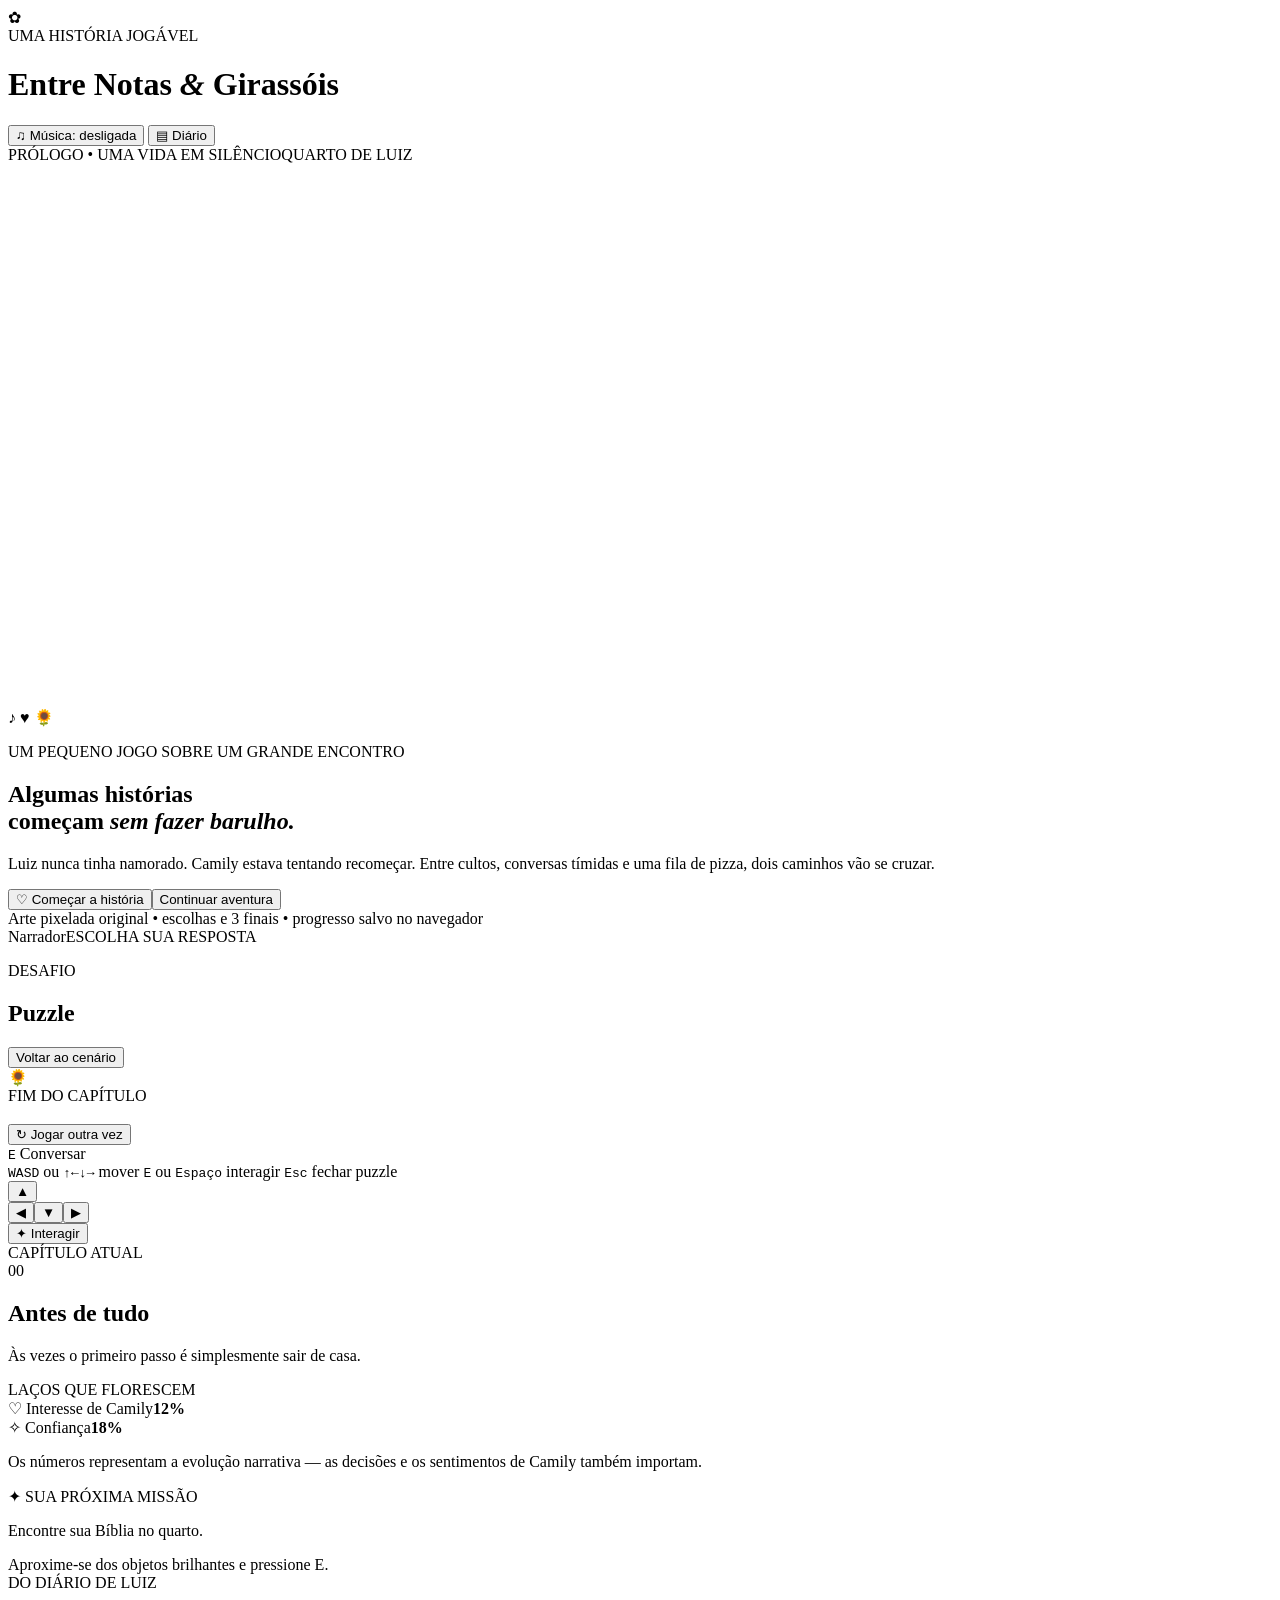
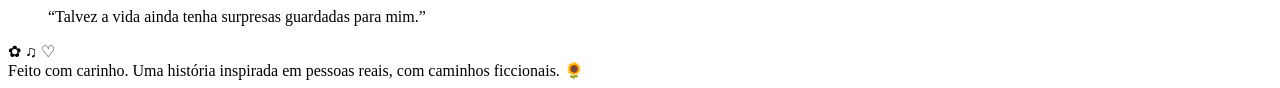
==== entre-notas-e-girassois/index.html @ 718d9928 "feat: adicionar index.html do jogo Entre Notas e Girassóis" ====
<!doctype html>
<html lang="pt-BR">
<head>
  <meta charset="utf-8" />
  <meta name="viewport" content="width=device-width, initial-scale=1" />
  <meta name="theme-color" content="#1f2339" />
  <meta name="description" content="Uma história jogável em pixel art sobre Luiz e Camily: fé, amizade, coragem e um encontro na fila da pizza." />
  <title>Entre Notas e Girassóis 🌻 — Uma história de Luiz & Camily</title>
  <link rel="stylesheet" href="styles.css" />
</head>
<body>
  <main class="shell">
    <header class="masthead">
      <div class="brand"><span class="sunflower" aria-hidden="true">✿</span><div><span class="eyebrow">UMA HISTÓRIA JOGÁVEL</span><h1>Entre Notas <em>&</em> Girassóis</h1></div></div>
      <div class="header-tools">
        <button class="utility" id="soundToggle" type="button" aria-label="Ativar ou desativar música">♫ Música: desligada</button>
        <button class="utility" id="journalToggle" type="button" aria-label="Abrir diário">▤ Diário</button>
      </div>
    </header>

    <section class="play-area" aria-label="Jogo de aventura">
      <div class="main-column">
        <div class="game-topline"><span id="chapterLabel">PRÓLOGO • UMA VIDA EM SILÊNCIO</span><span id="locationLabel">QUARTO DE LUIZ</span></div>
        <div class="game-frame" id="gameFrame">
          <canvas id="game" width="960" height="540" role="img" aria-label="Cenário de aventura em pixel art com Luiz, personagens e locais para explorar"></canvas>
          <div class="overlay intro" id="introScreen">
            <div class="intro-panel">
              <div class="intro-mark">♪ <span>♥</span> 🌻</div>
              <p class="intro-eyebrow">UM PEQUENO JOGO SOBRE UM GRANDE ENCONTRO</p>
              <h2>Algumas histórias<br/>começam <em>sem fazer barulho.</em></h2>
              <p>Luiz nunca tinha namorado. Camily estava tentando recomeçar. Entre cultos, conversas tímidas e uma fila de pizza, dois caminhos vão se cruzar.</p>
              <div class="intro-buttons"><button id="newGame" class="btn primary">♡ Começar a história</button><button id="continueGame" class="btn secondary hidden">Continuar aventura</button></div>
              <span class="smallprint">Arte pixelada original • escolhas e 3 finais • progresso salvo no navegador</span>
            </div>
          </div>
          <div class="dialog-layer hidden" id="dialogLayer" aria-live="polite">
            <div class="dialog-box">
              <div class="dialog-meta"><span id="speakerName">Narrador</span><span id="dialogHint">ESCOLHA SUA RESPOSTA</span></div>
              <p id="dialogText"></p>
              <div class="choice-list" id="dialogChoices"></div>
            </div>
          </div>
          <div class="puzzle-layer hidden" id="puzzleLayer" aria-live="polite">
            <section class="puzzle-card" role="dialog" aria-modal="true" aria-labelledby="puzzleTitle">
              <div class="puzzle-kicker" id="puzzleKicker">DESAFIO</div>
              <h2 id="puzzleTitle">Puzzle</h2>
              <p id="puzzleDescription"></p>
              <div id="puzzleContent"></div>
              <button class="puzzle-close" id="puzzleClose">Voltar ao cenário</button>
            </section>
          </div>
          <div class="overlay ending hidden" id="endingScreen">
            <div class="ending-panel"><div class="end-sunflower">🌻</div><span class="eyebrow" id="endingEyebrow">FIM DO CAPÍTULO</span><h2 id="endingTitle"></h2><p id="endingDescription"></p><div class="ending-summary" id="endingSummary"></div><button id="playAgain" class="btn primary">↻ Jogar outra vez</button></div>
          </div>
          <div class="toast hidden" id="toast" role="status"></div>
          <div class="action-hint hidden" id="actionHint"><kbd>E</kbd> <span id="actionName">Conversar</span></div>
        </div>
        <div class="controls-bar">
          <span><kbd>W</kbd><kbd>A</kbd><kbd>S</kbd><kbd>D</kbd> ou <kbd>↑</kbd><kbd>←</kbd><kbd>↓</kbd><kbd>→</kbd> mover</span>
          <span><kbd>E</kbd> ou <kbd>Espaço</kbd> interagir</span>
          <span><kbd>Esc</kbd> fechar puzzle</span>
        </div>
        <div class="mobile-controls" aria-label="Controles de toque">
          <div class="dpad"><button data-dir="up" aria-label="Cima">▲</button><div><button data-dir="left" aria-label="Esquerda">◀</button><button data-dir="down" aria-label="Baixo">▼</button><button data-dir="right" aria-label="Direita">▶</button></div></div>
          <button class="interact-button" id="touchInteract">✦ Interagir</button>
        </div>
      </div>
      <aside class="sidebar">
        <section class="side-card chapter-card"><span class="side-label">CAPÍTULO ATUAL</span><div class="chapter-num" id="chapterNumber">00</div><h2 id="chapterName">Antes de tudo</h2><p id="chapterDescription">Às vezes o primeiro passo é simplesmente sair de casa.</p><div class="chapter-progress" id="chapterProgress"><i class="active"></i><i></i><i></i><i></i><i></i></div></section>
        <section class="side-card affection-card"><span class="side-label">LAÇOS QUE FLORESCEM</span><div class="meter-head"><span>♡ Interesse de Camily</span><strong id="interestValue">12%</strong></div><div class="meter pink"><div id="interestBar"></div></div><div class="meter-head second"><span>✧ Confiança</span><strong id="trustValue">18%</strong></div><div class="meter gold"><div id="trustBar"></div></div><p class="meter-footnote">Os números representam a evolução narrativa — as decisões e os sentimentos de Camily também importam.</p></section>
        <section class="side-card objective-card"><span class="side-label">✦ SUA PRÓXIMA MISSÃO</span><p id="objective">Encontre sua Bíblia no quarto.</p><span class="tip" id="tip">Aproxime-se dos objetos brilhantes e pressione E.</span></section>
        <section class="side-card quote-card"><span class="side-label">DO DIÁRIO DE LUIZ</span><blockquote id="diaryQuote">“Talvez a vida ainda tenha surpresas guardadas para mim.”</blockquote><span class="hand-drawn">✿ ♫ ♡</span></section>
      </aside>
    </section>
    <footer>Feito com carinho. Uma história inspirada em pessoas reais, com caminhos ficcionais. 🌻</footer>
  </main>

  <dialog id="journalDialog" class="journal-dialog"><div class="journal-inner"><button id="journalClose" class="journal-close" aria-label="Fechar diário">×</button><span class="eyebrow">PÁGINAS DE UMA HISTÓRIA</span><h2>O diário de Luiz</h2><div id="journalEntries"></div><p class="journal-note">As páginas vão surgindo enquanto você vive esta história.</p></div></dialog>
  <script src="game.js" defer></script>
</body>
</html>
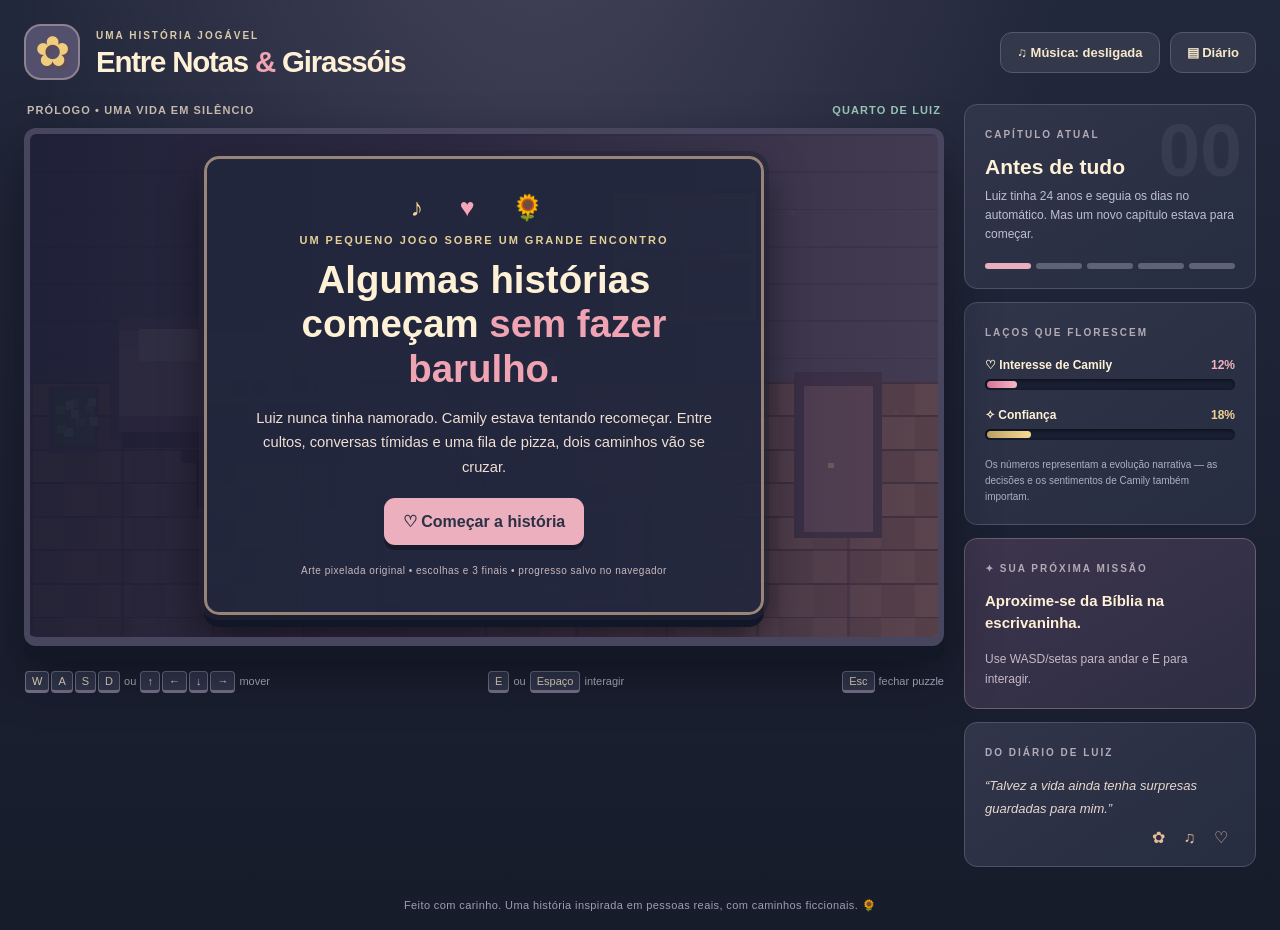
==== commit f9e81c82: "feat: experiência mobile com câmera retrato, toque, PWA e suporte offline" ====
--- a/entre-notas-e-girassois/index.html
+++ b/entre-notas-e-girassois/index.html
@@ -2,10 +2,16 @@
 <html lang="pt-BR">
 <head>
   <meta charset="utf-8" />
-  <meta name="viewport" content="width=device-width, initial-scale=1" />
+  <meta name="viewport" content="width=device-width, initial-scale=1, viewport-fit=cover" />
   <meta name="theme-color" content="#1f2339" />
   <meta name="description" content="Uma história jogável em pixel art sobre Luiz e Camily: fé, amizade, coragem e um encontro na fila da pizza." />
   <title>Entre Notas e Girassóis 🌻 — Uma história de Luiz & Camily</title>
+  <link rel="manifest" href="manifest.webmanifest" />
+  <link rel="icon" href="icon-192.png" sizes="192x192" type="image/png" />
+  <meta name="apple-mobile-web-app-capable" content="yes" />
+  <meta name="apple-mobile-web-app-status-bar-style" content="black-translucent" />
+  <meta name="apple-mobile-web-app-title" content="Notas & Girassóis" />
+  <link rel="apple-touch-icon" href="icon-192.png" />
   <link rel="stylesheet" href="styles.css" />
 </head>
 <body>
@@ -13,6 +19,7 @@
     <header class="masthead">
       <div class="brand"><span class="sunflower" aria-hidden="true">✿</span><div><span class="eyebrow">UMA HISTÓRIA JOGÁVEL</span><h1>Entre Notas <em>&</em> Girassóis</h1></div></div>
       <div class="header-tools">
+        <button class="utility install-button hidden" id="installApp" type="button" aria-label="Instalar jogo no celular">⇩ Instalar</button>
         <button class="utility" id="soundToggle" type="button" aria-label="Ativar ou desativar música">♫ Música: desligada</button>
         <button class="utility" id="journalToggle" type="button" aria-label="Abrir diário">▤ Diário</button>
       </div>
@@ -21,6 +28,11 @@
     <section class="play-area" aria-label="Jogo de aventura">
       <div class="main-column">
         <div class="game-topline"><span id="chapterLabel">PRÓLOGO • UMA VIDA EM SILÊNCIO</span><span id="locationLabel">QUARTO DE LUIZ</span></div>
+        <div class="mobile-status" aria-label="Progresso da história">
+          <div class="mobile-stat"><div class="mobile-stat-title"><span>♡ Interesse de Camily</span><strong id="mobileInterest">12%</strong></div><div class="mobile-meter"><i id="mobileInterestBar"></i></div></div>
+          <div class="mobile-stat"><div class="mobile-stat-title"><span>✧ Confiança</span><strong id="mobileTrust">18%</strong></div><div class="mobile-meter trust"><i id="mobileTrustBar"></i></div></div>
+          <p class="mobile-goal" id="mobileObjective">Encontre sua Bíblia no quarto.</p>
+        </div>
         <div class="game-frame" id="gameFrame">
           <canvas id="game" width="960" height="540" role="img" aria-label="Cenário de aventura em pixel art com Luiz, personagens e locais para explorar"></canvas>
           <div class="overlay intro" id="introScreen">
@@ -61,8 +73,11 @@
           <span><kbd>Esc</kbd> fechar puzzle</span>
         </div>
         <div class="mobile-controls" aria-label="Controles de toque">
-          <div class="dpad"><button data-dir="up" aria-label="Cima">▲</button><div><button data-dir="left" aria-label="Esquerda">◀</button><button data-dir="down" aria-label="Baixo">▼</button><button data-dir="right" aria-label="Direita">▶</button></div></div>
-          <button class="interact-button" id="touchInteract">✦ Interagir</button>
+          <div class="dpad" role="group" aria-label="Mover Luiz">
+            <button type="button" data-dir="up" aria-label="Cima">▲</button>
+            <div><button type="button" data-dir="left" aria-label="Esquerda">◀</button><button type="button" data-dir="down" aria-label="Baixo">▼</button><button type="button" data-dir="right" aria-label="Direita">▶</button></div>
+          </div>
+          <div class="mobile-actions"><button class="interact-button" type="button" id="touchInteract">✦<span>Interagir</span></button><span class="mobile-tap-tip">Toque no cenário para andar</span></div>
         </div>
       </div>
       <aside class="sidebar">
--- a/entre-notas-e-girassois/styles.css
+++ b/entre-notas-e-girassois/styles.css
@@ -0,0 +1,105 @@
+:root{color-scheme:dark;--bg:#191e2b;--panel:#282d40;--panel2:#30364c;--line:#50546c;--cream:#fff1d6;--muted:#bfc2d5;--pink:#f0a3b3;--gold:#e9c77c;--green:#97cdb4;--shadow:#0e111e}
+*{box-sizing:border-box}html{min-height:100%;background:var(--bg)}body{margin:0;font-family:Trebuchet MS,Verdana,Arial,sans-serif;background:radial-gradient(ellipse at 42% -15%,#444259 0,transparent 50%),linear-gradient(#22283b,#171c2b);color:var(--cream);min-height:100vh}button{font:inherit;cursor:pointer}.shell{max-width:1500px;margin:0 auto;padding:24px 24px 18px}.masthead{display:flex;align-items:center;justify-content:space-between;gap:12px;margin-bottom:24px}.brand{display:flex;align-items:center;gap:16px}.sunflower{display:grid;place-items:center;color:#f0cd7c;background:#52506c;border:2px solid #8e8292;border-radius:17px;width:56px;height:56px;font-size:42px;line-height:1;text-shadow:3px 3px #5d4b59}.eyebrow,.intro-eyebrow,.side-label,.puzzle-kicker{font-size:11px;letter-spacing:2px;font-weight:bold;color:#d9cba9}.brand .eyebrow{font-size:10px}.brand h1{margin:2px 0 0;font-size:clamp(22px,2.3vw,33px);letter-spacing:-1.2px;font-weight:800}.brand h1 em,.intro-panel h2 em{font-style:normal;color:var(--pink)}.header-tools{display:flex;gap:10px}.utility{background:#34384b;border:1px solid #56596d;color:#f6e8cb;padding:12px 16px;border-radius:12px;font-size:13px;font-weight:bold;transition:transform .16s,background .16s}.utility:hover{transform:translateY(-2px);background:#444962}.play-area{display:grid;grid-template-columns:minmax(0,1fr) 292px;gap:20px;align-items:start}.main-column{min-width:0}.game-topline{display:flex;justify-content:space-between;align-items:center;gap:10px;padding:0 3px 12px;color:#c9bcb0;font-size:11px;font-weight:900;letter-spacing:1.1px}.game-topline span:last-child{color:#99c7b8}.game-frame{aspect-ratio:16/9;position:relative;overflow:hidden;border:6px solid #47465e;border-bottom-width:9px;border-radius:12px;box-shadow:0 14px 0 #131827,0 26px 50px #0b0d17a6;background:#52455d;isolation:isolate}canvas{width:100%;height:100%;display:block;image-rendering:pixelated;image-rendering:crisp-edges}.overlay,.dialog-layer,.puzzle-layer{position:absolute;inset:0;display:flex;align-items:center;justify-content:center}.hidden{display:none!important}.intro{background:linear-gradient(90deg,#191b31e8 0,#29243eec 46%,#312638a3 100%);padding:4%}.intro-panel{max-width:560px;text-align:center;background:#21273de8;border:3px solid #998479;outline:5px solid #25263791;border-radius:15px;padding:clamp(15px,3vw,34px);box-shadow:0 12px 0 #111628,0 20px 40px #0008}.intro-mark{font-size:25px;color:#f5d396;letter-spacing:15px}.intro-mark span{color:#f5a7b7}.intro-eyebrow{color:#e6cf97;margin:12px 0}.intro-panel h2{font-size:clamp(23px,3vw,42px);line-height:1.16;margin:12px 0}.intro-panel p:not(.intro-eyebrow){color:#f0dfd3;line-height:1.65;font-size:clamp(12px,1.15vw,16px)}.intro-buttons{display:flex;justify-content:center;gap:10px;margin:19px 0 15px;flex-wrap:wrap}.btn{border:0;border-radius:11px;padding:14px 19px;font-weight:900;color:#2c3145;box-shadow:0 5px 0 #181b2b;transition:transform .15s}.btn:hover{transform:translateY(-3px)}.btn.primary{background:#ebafbd}.btn.secondary{background:#f3dca7}.smallprint{font-size:10px;color:#c8b7bd;letter-spacing:.5px}.dialog-layer{align-items:end;justify-content:stretch;padding:15px;background:linear-gradient(transparent 15%,#080c19ae 100%)}.dialog-box{background:#292a43f5;border:3px solid #e0bba2;border-radius:13px;padding:16px 19px 18px;width:100%;box-shadow:0 0 0 4px #312f43,0 13px 30px #0009;max-height:90%;overflow:auto}.dialog-meta{display:flex;justify-content:space-between;align-items:center;gap:10px}.dialog-meta #speakerName{font-size:14px;font-weight:900;color:#f2c6a3}.dialog-meta #dialogHint{font-size:10px;letter-spacing:1.3px;color:#e2d3bf}.dialog-box p{margin:10px 0 14px;font-size:clamp(13px,1.28vw,17px);line-height:1.5;color:#f9eddb}.choice-list{display:flex;flex-direction:column;gap:6px}.choice-button{background:#3f415a;border:1px solid #79758e;color:#fff0e4;border-radius:8px;padding:10px 12px;text-align:left;font-size:clamp(12px,1.05vw,15px);transition:background .2s}.choice-button:hover,.choice-button:focus-visible{background:#63536b;outline:2px solid #dfbac0;outline-offset:1px}.choice-button b{color:#eed5a5;margin-right:9px}.puzzle-layer{background:#111828db;padding:14px;z-index:4}.puzzle-card{width:min(540px,100%);background:linear-gradient(#3c3c57,#292a41);border:3px solid #e2b58e;border-radius:14px;box-shadow:0 0 0 5px #161c30,0 23px 35px #0008;padding:24px 26px;text-align:center;max-height:96%;overflow:auto}.puzzle-card h2{font-size:clamp(21px,2.5vw,30px);margin:10px 0;color:#fbe8c7}.puzzle-card p{font-size:14px;line-height:1.6;color:#e9d9d5}.puzzle-close{display:block;margin:16px auto 0;border:0;background:none;color:#f3c2bf;text-decoration:underline;font-size:12px}.music-sequence{display:flex;gap:8px;justify-content:center;margin:18px 0 20px;flex-wrap:wrap}.note-chip{width:44px;height:44px;display:grid;place-items:center;background:#62647d;border:2px solid #b5aac0;color:#fff4d9;border-radius:8px;font-size:20px;font-weight:bold}.note-chip.done{background:#4d796e;border-color:#aad0a8}.music-keys{display:flex;gap:10px;justify-content:center;flex-wrap:wrap}.music-keys button{width:66px;height:65px;border-radius:9px;background:#f4e4cd;color:#3b364d;border:0;border-bottom:7px solid #b7a399;font-weight:900;font-size:20px}.music-keys button:active{transform:translateY(5px);border-bottom-width:2px}.puzzle-status{min-height:24px;font-weight:bold;color:#f9daab}.pizza-choices{display:grid;grid-template-columns:1fr 1fr;gap:10px;margin-top:18px}.pizza-choices button{padding:14px 8px;border:2px solid #af9f9d;background:#51516b;color:#fff0d7;border-radius:9px;font-weight:800}.pizza-choices button:hover{background:#71607a}.pizza-step{color:#f6d498;font-weight:bold;font-size:12px;letter-spacing:1px}.pizza-done{font-size:13px;color:#b2dfc3}.ending{z-index:5;text-align:center;background:#171a2ded;padding:15px}.ending-panel{max-width:590px;background:#303047;border:3px solid #efc592;border-radius:16px;padding:30px;box-shadow:0 13px 0 #18192b;max-height:96%;overflow:auto}.end-sunflower{font-size:42px}.ending-panel h2{font-size:clamp(23px,3vw,37px);margin:12px 0;color:#f4b5be}.ending-panel p{color:#f5e1cd;line-height:1.75}.ending-summary{margin:20px 0;background:#3e425d;border-radius:10px;padding:14px;font-size:14px;color:#f4e4cb}.toast{position:absolute;top:14px;left:50%;transform:translateX(-50%);z-index:9;padding:10px 16px;border-radius:10px;background:#333c4c;border:2px solid #f7cb9a;color:#fff0d8;text-align:center;font-size:12px;font-weight:bold;box-shadow:0 7px 20px #0008;max-width:92%}.action-hint{position:absolute;z-index:2;bottom:14px;left:50%;transform:translateX(-50%);padding:10px 15px;border-radius:9px;background:#263348ec;border:2px solid #c9b5a0;color:#f6e4d7;font-size:13px;font-weight:bold;pointer-events:none;white-space:nowrap}.action-hint kbd{border-color:#dec698}.controls-bar{display:flex;flex-wrap:wrap;justify-content:space-between;gap:12px;margin-top:25px;color:#b9b8ca;font-size:11px}.controls-bar span{white-space:nowrap}kbd{display:inline-block;padding:3px 6px;margin:0 1px;border:1px solid #74758a;border-bottom:3px solid #7a748a;background:#32384e;border-radius:4px;color:#f5e8ca;font-size:11px;font-family:inherit}.sidebar{display:flex;flex-direction:column;gap:13px}.side-card{background:linear-gradient(145deg,#30354a,#272d41);border:1px solid #4e5268;border-radius:13px;padding:19px 20px}.side-label{font-size:10px;color:#b3abb5}.chapter-card{position:relative;overflow:hidden}.chapter-num{position:absolute;right:13px;top:8px;font-size:75px;line-height:1;font-weight:900;color:#74768b2c;pointer-events:none}.chapter-card h2{font-size:21px;margin:13px 0 8px;position:relative}.chapter-card p,.meter-footnote{font-size:12px;line-height:1.6;color:#bfc0cf;margin:0}.chapter-progress{display:flex;gap:5px;margin-top:18px}.chapter-progress i{display:block;flex:1;height:6px;border-radius:4px;background:#606377}.chapter-progress i.active{background:#e9afbd}.meter-head{display:flex;justify-content:space-between;align-items:center;gap:10px;font-size:12px;font-weight:bold;margin:18px 0 7px}.meter-head strong{color:#f4b2c1}.meter-head.second strong{color:#f1d193}.meter{height:11px;background:#1a2033;border-radius:6px;padding:2px;box-shadow:inset 1px 1px 4px #080a14}.meter div{height:100%;border-radius:5px;width:0;transition:width .8s cubic-bezier(.24,1,.31,1)}.meter.pink div{background:linear-gradient(90deg,#d8779a,#f7b7bf)}.meter.gold div{background:linear-gradient(90deg,#bda264,#f8d993)}.meter-footnote{font-size:10px;margin-top:17px;color:#aeb0c3}.objective-card{border-color:#6e606a;background:linear-gradient(150deg,#3d354d,#2d2d43)}.objective-card p{line-height:1.5;font-weight:900;font-size:15px;margin:14px 0}.tip{font-size:12px;line-height:1.6;color:#c5b9c4}.quote-card blockquote{padding:0;margin:15px 0 0;color:#e8d6cd;font-size:13px;line-height:1.75;font-style:italic}.hand-drawn{display:block;text-align:right;color:#e9bc9a;letter-spacing:7px;margin-top:8px}footer{font-size:11px;color:#9d9eb5;margin-top:32px;text-align:center;letter-spacing:.4px}.journal-dialog{border:3px solid #d9b18f;background:#292c42;border-radius:14px;color:var(--cream);padding:0;max-width:560px;width:calc(100vw - 36px);box-shadow:0 20px 70px #0008}.journal-dialog::backdrop{background:#111425c9}.journal-inner{padding:25px 29px;position:relative}.journal-inner h2{font-size:26px}.journal-close{position:absolute;right:17px;top:12px;background:none;color:#f1d9bf;border:0;font-size:29px}.journal-entry{padding:13px 0;border-bottom:1px solid #50546d}.journal-entry strong{color:#f0b4bf;font-size:14px}.journal-entry p{line-height:1.6;color:#f3e2ce;font-size:13px;margin:6px 0}.journal-note{color:#aeaabf;font-size:12px}.mobile-controls{display:none}
+@media(max-width:1050px){.play-area{grid-template-columns:minmax(0,1fr) 255px;gap:12px}.side-card{padding:15px}.intro-panel{max-width:490px;padding:16px}.intro-panel p:not(.intro-eyebrow){line-height:1.4}.game-frame{border-width:4px}.shell{padding:18px 15px}}
+@media(max-width:790px){.play-area{grid-template-columns:1fr}.sidebar{display:grid;grid-template-columns:1fr 1fr;gap:10px}.quote-card{display:none}.masthead{align-items:flex-start}.brand h1{font-size:22px}.sunflower{width:42px;height:42px;font-size:32px}.header-tools{flex-direction:column}.utility{padding:9px;font-size:11px}.controls-bar{margin-top:15px}.mobile-controls{display:flex;align-items:center;justify-content:space-between;gap:25px;padding:13px 6px 0}.dpad{text-align:center;display:flex;flex-direction:column;gap:5px;align-items:center}.dpad div{display:flex;gap:5px}.dpad button,.interact-button{touch-action:none;border:2px solid #988795;border-bottom:4px solid #777084;border-radius:9px;background:#424960;color:#ffecd3;min-width:49px;min-height:40px;font-weight:bold}.interact-button{padding:10px 28px;border-color:#e2b3a8;background:#664b64}.intro{padding:7px}.intro-panel{max-width:92%;padding:12px}.intro-panel h2{font-size:clamp(18px,4.8vw,30px)}.intro-panel p:not(.intro-eyebrow){font-size:clamp(10px,2.1vw,13px)}.intro-mark{font-size:15px}.intro-eyebrow{font-size:8px}.smallprint{font-size:8px}.btn{padding:9px 12px;font-size:12px}.dialog-box{padding:10px}.dialog-box p{margin:6px 0;font-size:12px}.choice-button{padding:7px;font-size:11px}.puzzle-card{padding:12px}.puzzle-card p{font-size:12px}.controls-bar{font-size:10px}.controls-bar span:last-child{display:none}}
+@media(max-width:420px){.shell{padding:12px 8px}.brand{gap:7px}.brand h1{font-size:18px}.brand .eyebrow{font-size:8px}.utility{font-size:10px;padding:7px}.header-tools{gap:4px}.game-topline{font-size:8px}.sidebar{grid-template-columns:1fr}.side-card{padding:13px}.intro-panel h2{font-size:19px}.intro-panel p:not(.intro-eyebrow){font-size:10px;line-height:1.26}.intro-buttons{margin:9px}.smallprint{display:none}.dialog-meta #speakerName{font-size:11px}.dialog-meta #dialogHint{font-size:8px}}
+
+
+/* Mobile-first additions: câmera retrato 3:4, HUD compacto e controles de polegar. */
+.mobile-status {display:none}
+.mobile-actions {display:flex;flex-direction:column;align-items:center;gap:8px}
+.mobile-tap-tip {font-size:11px;color:#d9c2c6;text-align:center;max-width:150px}
+.interact-button span {display:block;font-size:13px}
+canvas {touch-action:none}
+button { -webkit-tap-highlight-color:transparent }
+@media(hover:none) and (pointer:coarse){
+  .mobile-controls {display:flex;align-items:center;justify-content:space-between;gap:14px;padding:15px 10px 4px}
+  .dpad button {width:64px;height:60px;min-width:64px;min-height:60px;touch-action:none;user-select:none;-webkit-user-select:none;font-size:20px;border-radius:14px}
+  .dpad {gap:2px}
+  .dpad div {gap:4px}
+  .interact-button {min-width:104px;min-height:96px;border-radius:50%;font-size:29px;box-shadow:0 7px 0 #45394d;touch-action:manipulation}
+  .dpad button:active,.interact-button:active{filter:brightness(1.2);transform:translateY(2px)}
+}
+@media(max-width:700px) and (orientation:portrait){
+  html,body{max-width:100%;overflow-x:hidden}
+  body {background:linear-gradient(#29263d,#171b2b)}
+  .shell {padding:calc(8px + env(safe-area-inset-top)) 10px calc(16px + env(safe-area-inset-bottom));max-width:540px;margin-inline:auto}
+  .masthead{margin-bottom:13px;align-items:center;gap:8px}
+  .brand h1{font-size:clamp(17px,4.6vw,24px);line-height:1.1;letter-spacing:-.6px}
+  .brand .eyebrow{font-size:8px;letter-spacing:1px}
+  .sunflower{flex:0 0 36px;width:36px;height:36px;font-size:26px;border-radius:11px}
+  .header-tools {flex-direction:row;flex-wrap:wrap;justify-content:flex-end;gap:5px}
+  .utility{padding:9px;font-size:11px;white-space:nowrap}
+  .play-area{display:block}
+  .game-topline{padding:0 1px 7px;font-size:9px;gap:5px}
+  .game-topline span:last-child{max-width:42%;text-align:right}
+  .game-frame{aspect-ratio:3/4;border:3px solid #61576e;border-bottom-width:5px;border-radius:13px;box-shadow:0 9px 0 #151626,0 16px 36px #080a1388}
+  .mobile-status {display:grid;grid-template-columns:1fr 1fr;gap:7px 10px;margin:0 0 11px;padding:9px 10px 7px;background:#2d3148;border:1px solid #595369;border-radius:12px}
+  .mobile-stat-title{display:flex;justify-content:space-between;gap:3px;align-items:center;color:#f0dfe0;font-size:10px;font-weight:bold}
+  .mobile-stat-title strong{color:#eeb3c1}
+  .mobile-meter{height:7px;background:#151c2c;border-radius:7px;margin-top:6px;overflow:hidden}
+  .mobile-meter i{display:block;height:100%;width:0;background:#efaabb;border-radius:7px;transition:width .4s}
+  .mobile-meter.trust i{background:#efd496}
+  .mobile-goal{grid-column:1/-1;font-size:12px;line-height:1.35;margin:2px 0 0;color:#f6dbb2}
+  .sidebar{display:none}
+  .controls-bar{display:none}
+  .mobile-controls{display:flex;align-items:center;justify-content:space-between;gap:10px;padding:15px 8px 0}
+  .dpad button{height:58px;width:60px;min-width:60px;min-height:58px;font-size:19px;border-radius:13px;touch-action:none;user-select:none;-webkit-user-select:none}
+  .dpad div{gap:4px}
+  .mobile-actions{margin-left:auto}
+  .interact-button{width:106px;height:96px;min-height:96px;padding:8px;box-shadow:0 5px 0 #422f48;font-size:24px;border-radius:22px}
+  .interact-button span{font-size:12px}
+  .mobile-tap-tip{font-size:10px}
+  .intro{padding:7px;overflow:auto;align-items:center}
+  .intro-panel{max-width:100%;padding:clamp(10px,4vw,22px);max-height:100%;overflow:auto}
+  .intro-panel h2{font-size:clamp(23px,5.8vw,31px);line-height:1.12;margin:9px 0}
+  .intro-panel p:not(.intro-eyebrow){font-size:clamp(12px,3.3vw,15px);line-height:1.46}
+  .intro-eyebrow{font-size:10px;letter-spacing:1.1px}
+  .intro-mark{font-size:21px;letter-spacing:6px}
+  .intro-buttons{margin:12px 0;gap:7px}
+  .btn {font-size:14px;padding:12px 16px;min-height:46px}
+  .smallprint{display:block;font-size:9px;line-height:1.35}
+  .dialog-layer{padding:8px;align-items:flex-end}
+  .dialog-box{padding:12px 13px 14px;max-height:89%;border-radius:12px}
+  .dialog-meta #speakerName{font-size:15px}
+  .dialog-meta #dialogHint{font-size:9px;letter-spacing:.5px}
+  .dialog-box p{font-size:14px;line-height:1.45;margin:9px 0 13px}
+  .choice-list{gap:8px}
+  .choice-button{font-size:13px;line-height:1.35;min-height:46px;padding:10px 12px}
+  .puzzle-layer{padding:8px}
+  .puzzle-card{padding:13px;max-height:98%;width:100%}
+  .puzzle-card h2{font-size:23px}
+  .puzzle-card p{font-size:13px;line-height:1.5}
+  .music-keys button{min-width:61px;min-height:60px}
+  .pizza-choices button{min-height:55px;font-size:13px}
+  .ending-panel{padding:19px;max-height:96%}
+  .ending-panel h2{font-size:24px}
+  .ending-panel p{font-size:13px;line-height:1.5}
+  .action-hint{bottom:10px;max-width:90%;white-space:normal;text-align:center;font-size:11px;padding:6px 11px}
+  .action-hint kbd{display:none}
+  footer{font-size:10px;margin-top:21px}
+}
+@media(max-width:360px) and (orientation:portrait){
+  .shell{padding-inline:7px}
+  .brand h1{font-size:17px}
+  .brand .eyebrow{font-size:7px}
+  .dpad button{min-width:50px;width:50px;min-height:52px;height:52px}
+  .interact-button{width:91px;min-width:91px;height:88px;min-height:88px}
+  .mobile-goal{font-size:11px}
+  .mobile-stat-title{font-size:9px}
+}
+@media(max-width:700px) and (orientation:landscape){
+  .shell{padding:8px max(10px,env(safe-area-inset-right)) 12px max(10px,env(safe-area-inset-left))}
+  .masthead{margin-bottom:8px}
+  .header-tools{flex-direction:row}
+  .play-area{grid-template-columns:1fr}
+  .sidebar{display:none}
+  .game-frame{max-height:min(70vh,490px);width:min(100%,calc(min(70vh,490px) * 16 / 9));margin-inline:auto}
+  .controls-bar{display:none}
+  .mobile-controls{display:flex;max-width:650px;margin:auto;gap:10px;padding:5px}
+  .dpad{flex-direction:row}
+  .dpad button{width:48px;height:45px;min-height:45px;min-width:48px}
+  .interact-button{width:98px;min-height:55px;height:55px;padding:5px;border-radius:13px}
+  .mobile-tap-tip{display:none}
+}
+@media(prefers-reduced-motion:reduce){*,*:before,*:after{scroll-behavior:auto!important;transition:none!important}}
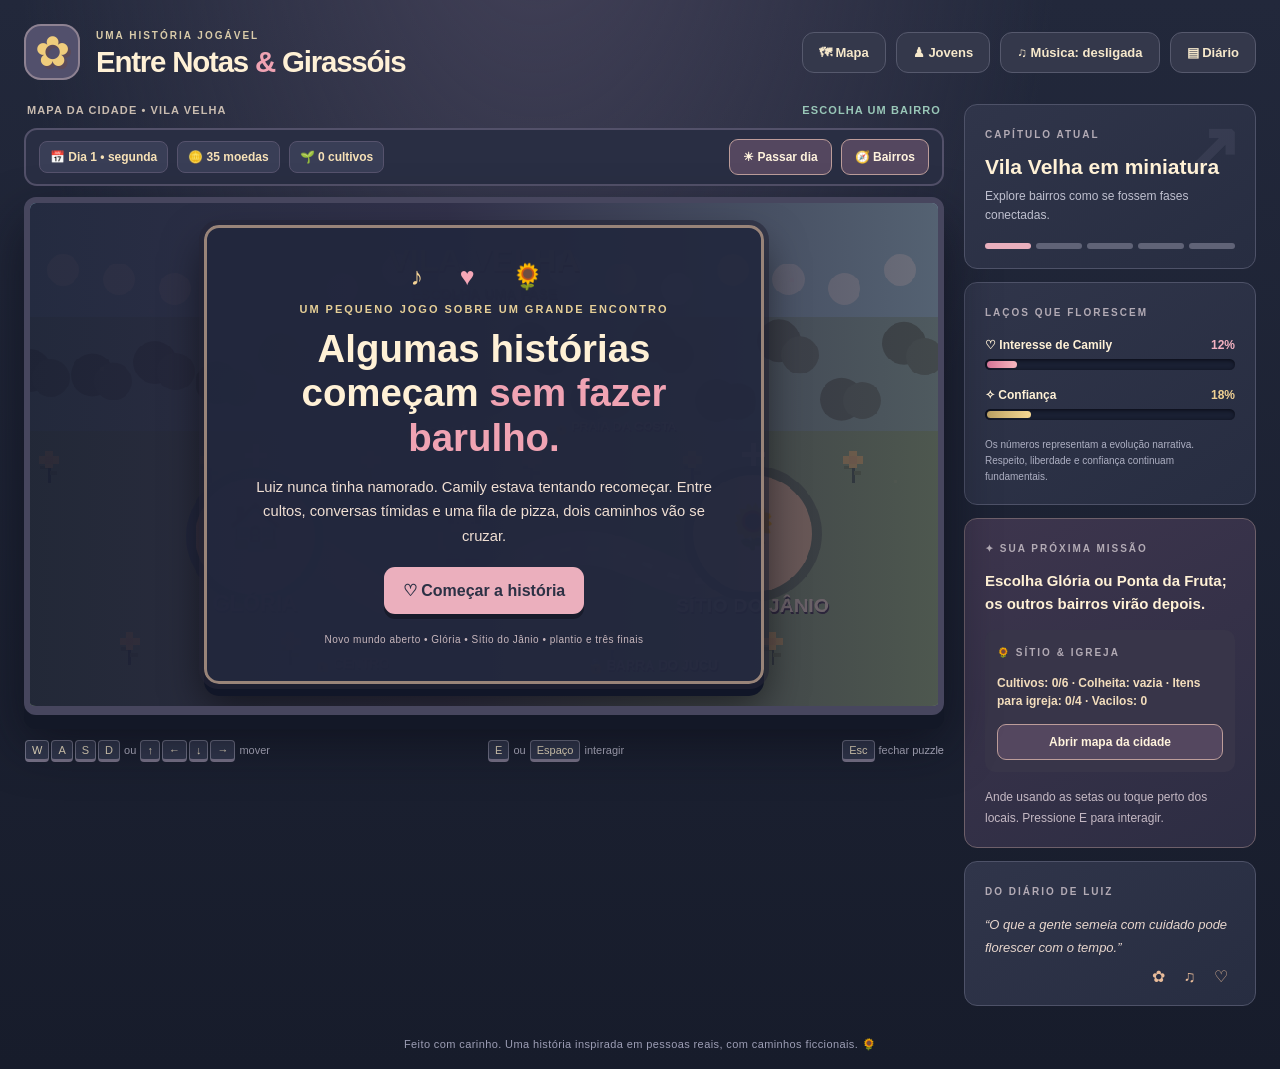
==== commit acd65b3e: "feat: expansão Vila Velha — Glória, mapa de bairros, jovens, plantio, oração e loja" ====
--- a/entre-notas-e-girassois/index.html
+++ b/entre-notas-e-girassois/index.html
@@ -19,6 +19,8 @@
     <header class="masthead">
       <div class="brand"><span class="sunflower" aria-hidden="true">✿</span><div><span class="eyebrow">UMA HISTÓRIA JOGÁVEL</span><h1>Entre Notas <em>&</em> Girassóis</h1></div></div>
       <div class="header-tools">
+        <button class="utility" id="mapToggle" type="button">🗺 Mapa</button>
+        <button class="utility" id="charactersToggle" type="button">♟ Jovens</button>
         <button class="utility install-button hidden" id="installApp" type="button" aria-label="Instalar jogo no celular">⇩ Instalar</button>
         <button class="utility" id="soundToggle" type="button" aria-label="Ativar ou desativar música">♫ Música: desligada</button>
         <button class="utility" id="journalToggle" type="button" aria-label="Abrir diário">▤ Diário</button>
@@ -33,6 +35,10 @@
           <div class="mobile-stat"><div class="mobile-stat-title"><span>✧ Confiança</span><strong id="mobileTrust">18%</strong></div><div class="mobile-meter trust"><i id="mobileTrustBar"></i></div></div>
           <p class="mobile-goal" id="mobileObjective">Encontre sua Bíblia no quarto.</p>
         </div>
+        <div class="world-toolbar" aria-label="Sistema de dias e economia">
+          <div class="world-resources"><span id="dayBadge">📅 Dia 1 • Segunda</span><span id="coinsBadge">🪙 30 moedas</span><span id="harvestBadge">🌱 0 cultivos</span></div>
+          <div class="world-buttons"><button type="button" id="nextDay">☀ Passar dia</button><button type="button" id="worldNav">🧭 Bairros</button></div>
+        </div>
         <div class="game-frame" id="gameFrame">
           <canvas id="game" width="960" height="540" role="img" aria-label="Cenário de aventura em pixel art com Luiz, personagens e locais para explorar"></canvas>
           <div class="overlay intro" id="introScreen">
@@ -42,8 +48,14 @@
               <h2>Algumas histórias<br/>começam <em>sem fazer barulho.</em></h2>
               <p>Luiz nunca tinha namorado. Camily estava tentando recomeçar. Entre cultos, conversas tímidas e uma fila de pizza, dois caminhos vão se cruzar.</p>
               <div class="intro-buttons"><button id="newGame" class="btn primary">♡ Começar a história</button><button id="continueGame" class="btn secondary hidden">Continuar aventura</button></div>
-              <span class="smallprint">Arte pixelada original • escolhas e 3 finais • progresso salvo no navegador</span>
+              <span class="smallprint">Novo mundo aberto • Glória • Sítio do Jânio • plantio e três finais</span>
             </div>
+          </div>
+          <div class="character-layer hidden" id="characterLayer" role="dialog" aria-modal="true" aria-label="Escolha de personagem">
+            <div class="character-panel"><p class="intro-eyebrow">ESCOLHA SEU PERSONAGEM</p><h2>Quem vive essa aventura?</h2>
+            <p class="char-note">Todos os jovens já estão no elenco. Por enquanto, somente Luiz está disponível para jogar.</p>
+            <div id="characterCards" class="character-grid"></div>
+            <button id="characterBack" class="btn secondary" type="button">Voltar</button></div>
           </div>
           <div class="dialog-layer hidden" id="dialogLayer" aria-live="polite">
             <div class="dialog-box">
@@ -62,7 +74,7 @@
             </section>
           </div>
           <div class="overlay ending hidden" id="endingScreen">
-            <div class="ending-panel"><div class="end-sunflower">🌻</div><span class="eyebrow" id="endingEyebrow">FIM DO CAPÍTULO</span><h2 id="endingTitle"></h2><p id="endingDescription"></p><div class="ending-summary" id="endingSummary"></div><button id="playAgain" class="btn primary">↻ Jogar outra vez</button></div>
+            <div class="ending-panel"><div class="end-sunflower">🌻</div><span class="eyebrow" id="endingEyebrow">FIM DO CAPÍTULO</span><h2 id="endingTitle"></h2><p id="endingDescription"></p><div class="ending-summary" id="endingSummary"></div><button id="exploreAfterEnding" class="btn secondary">🗺 Continuar explorando</button><button id="playAgain" class="btn primary">↻ Jogar outra vez</button></div>
           </div>
           <div class="toast hidden" id="toast" role="status"></div>
           <div class="action-hint hidden" id="actionHint"><kbd>E</kbd> <span id="actionName">Conversar</span></div>
@@ -82,8 +94,8 @@
       </div>
       <aside class="sidebar">
         <section class="side-card chapter-card"><span class="side-label">CAPÍTULO ATUAL</span><div class="chapter-num" id="chapterNumber">00</div><h2 id="chapterName">Antes de tudo</h2><p id="chapterDescription">Às vezes o primeiro passo é simplesmente sair de casa.</p><div class="chapter-progress" id="chapterProgress"><i class="active"></i><i></i><i></i><i></i><i></i></div></section>
-        <section class="side-card affection-card"><span class="side-label">LAÇOS QUE FLORESCEM</span><div class="meter-head"><span>♡ Interesse de Camily</span><strong id="interestValue">12%</strong></div><div class="meter pink"><div id="interestBar"></div></div><div class="meter-head second"><span>✧ Confiança</span><strong id="trustValue">18%</strong></div><div class="meter gold"><div id="trustBar"></div></div><p class="meter-footnote">Os números representam a evolução narrativa — as decisões e os sentimentos de Camily também importam.</p></section>
-        <section class="side-card objective-card"><span class="side-label">✦ SUA PRÓXIMA MISSÃO</span><p id="objective">Encontre sua Bíblia no quarto.</p><span class="tip" id="tip">Aproxime-se dos objetos brilhantes e pressione E.</span></section>
+        <section class="side-card affection-card"><span class="side-label">LAÇOS QUE FLORESCEM</span><div class="meter-head"><span>♡ Interesse de Camily</span><strong id="interestValue">12%</strong></div><div class="meter pink"><div id="interestBar"></div></div><div class="meter-head second"><span>✧ Confiança</span><strong id="trustValue">18%</strong></div><div class="meter gold"><div id="trustBar"></div></div><p class="meter-footnote">Os números representam a evolução narrativa. Respeito, liberdade e confiança continuam fundamentais.</p></section>
+        <section class="side-card objective-card"><span class="side-label">✦ SUA PRÓXIMA MISSÃO</span><p id="objective">Encontre sua Bíblia no quarto.</p><div class="farm-card"><span class="side-label">🌻 SÍTIO & IGREJA</span><p id="farmSidebar">Visite o Sítio do Jânio para plantar e ajudar a igreja.</p><button id="farmShortcut" type="button" class="mini-shortcut">Abrir mapa da cidade</button></div><span class="tip" id="tip">Aproxime-se dos objetos brilhantes e pressione E.</span></section>
         <section class="side-card quote-card"><span class="side-label">DO DIÁRIO DE LUIZ</span><blockquote id="diaryQuote">“Talvez a vida ainda tenha surpresas guardadas para mim.”</blockquote><span class="hand-drawn">✿ ♫ ♡</span></section>
       </aside>
     </section>
--- a/entre-notas-e-girassois/styles.css
+++ b/entre-notas-e-girassois/styles.css
@@ -102,4 +102,28 @@
   .interact-button{width:98px;min-height:55px;height:55px;padding:5px;border-radius:13px}
   .mobile-tap-tip{display:none}
 }
-@media(prefers-reduced-motion:reduce){*,*:before,*:after{scroll-behavior:auto!important;transition:none!important}}+@media(prefers-reduced-motion:reduce){*,*:before,*:after{scroll-behavior:auto!important;transition:none!important}}
+
+/* Expansão: exploração, seleção de personagens, calendário e economia */
+.world-toolbar{display:flex;justify-content:space-between;align-items:center;gap:10px;flex-wrap:wrap;background:#292e43;border:2px solid #53516a;border-radius:13px;padding:9px 13px;margin:0 0 11px;color:#f7e1b6}
+.world-resources,.world-buttons{display:flex;flex-wrap:wrap;gap:9px;align-items:center}
+.world-resources span{background:#393e56;border:1px solid #56536d;border-radius:8px;padding:8px 10px;font-size:12px;font-weight:bold}
+.world-buttons button,.mini-shortcut{border:1px solid #bd9d9a;background:#54475f;color:#fff3dd;border-radius:9px;padding:9px 13px;font-size:12px;font-weight:bold;min-height:36px}
+.world-buttons button:hover,.mini-shortcut:hover{background:#78546b}
+.character-layer{position:absolute;inset:0;z-index:30;display:flex;justify-content:center;align-items:center;background:#191a30ed;padding:14px;overflow:auto}
+.character-layer.hidden{display:none}
+.character-panel{background:#302b45;border:3px solid #cba583;border-radius:18px;box-shadow:0 8px 0 #1c2232,0 18px 40px #0b0c1c9c;max-width:800px;max-height:100%;overflow:auto;padding:20px;width:100%;text-align:center}
+.character-panel h2{font-size:clamp(20px,3vw,31px);margin:8px 0;color:#ffe1b5}.char-note{font-size:13px;color:#e0d3cf;line-height:1.4;margin:9px auto 14px;max-width:540px}
+.character-grid{display:grid;grid-template-columns:repeat(5,minmax(0,1fr));gap:9px;margin-bottom:13px}
+.character-option{border:2px solid #61546b;background:linear-gradient(#49455c,#36344e);border-radius:12px;padding:11px 4px;min-height:93px;display:flex;align-items:center;flex-direction:column;justify-content:center;gap:3px;color:#f9e1c7}
+.character-option:not(:disabled){border-color:#edc68e;background:linear-gradient(#806276,#594b66);cursor:pointer}
+.character-option:disabled{opacity:.62;cursor:not-allowed}.character-emoji{font-size:27px}.character-option strong{font-size:12px}.character-option small{font-size:9px;color:#e7cda9}
+.farm-card{background:#383549;padding:12px;border-radius:10px;margin:15px 0}.farm-card p{font-size:12px;line-height:1.5;color:#f3ddbc}.mini-shortcut{width:100%}
+@media(max-width:700px){.world-toolbar{padding:7px;gap:6px}.world-resources{width:100%;justify-content:space-between;gap:4px}.world-resources span{font-size:10px;padding:6px}.world-buttons{width:100%;display:grid;grid-template-columns:1fr 1fr}.world-buttons button{padding:8px;font-size:11px}.character-grid{grid-template-columns:repeat(3,minmax(0,1fr));gap:6px}.character-panel{padding:12px 9px}.character-option{min-height:79px;padding:6px 2px}.character-emoji{font-size:22px}.character-option strong{font-size:11px}.character-option small{font-size:8px}.char-note{font-size:11px;margin:5px 0 9px}}
+@media(max-width:360px){.world-resources span{font-size:9px;padding:5px}}
+
+.avatar-mini{position:relative;display:block;width:37px;height:45px;border-radius:8px;background:#5a6471;border:2px solid #93829a;image-rendering:pixelated}
+.avatar-mini:before{content:'';position:absolute;top:8px;left:7px;width:19px;height:24px;background:var(--skin);box-shadow:0 -7px 0 var(--hair)}
+.avatar-hair{position:absolute;top:2px;left:7px;background:var(--hair);width:19px;height:12px;box-shadow:4px -2px 0 var(--hair);z-index:1}
+.avatar-eyes{position:absolute;top:18px;left:13px;width:3px;height:3px;background:#3d3342;box-shadow:9px 0 0 #3d3342;z-index:2}
+.avatar-shirt{position:absolute;bottom:0;left:4px;width:27px;height:13px;background:var(--shirt);border-radius:5px 5px 0 0;z-index:2}
